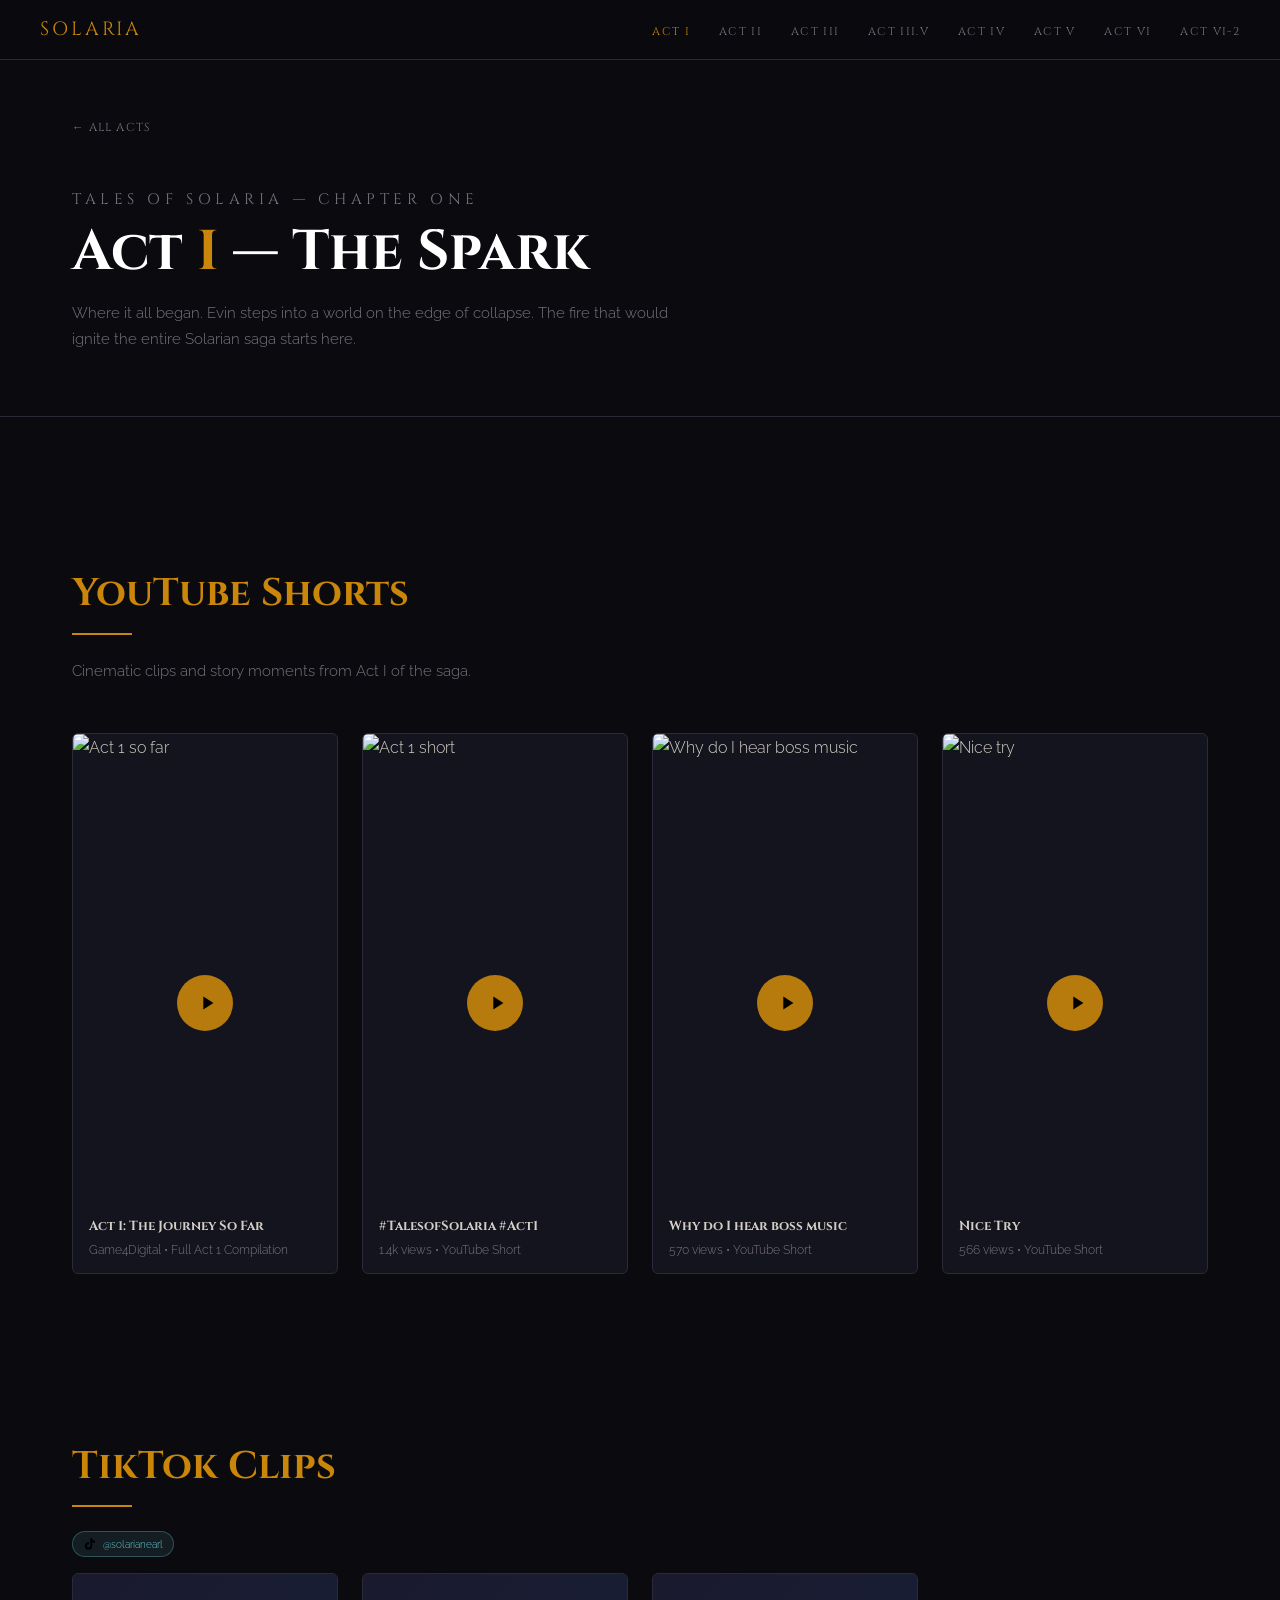
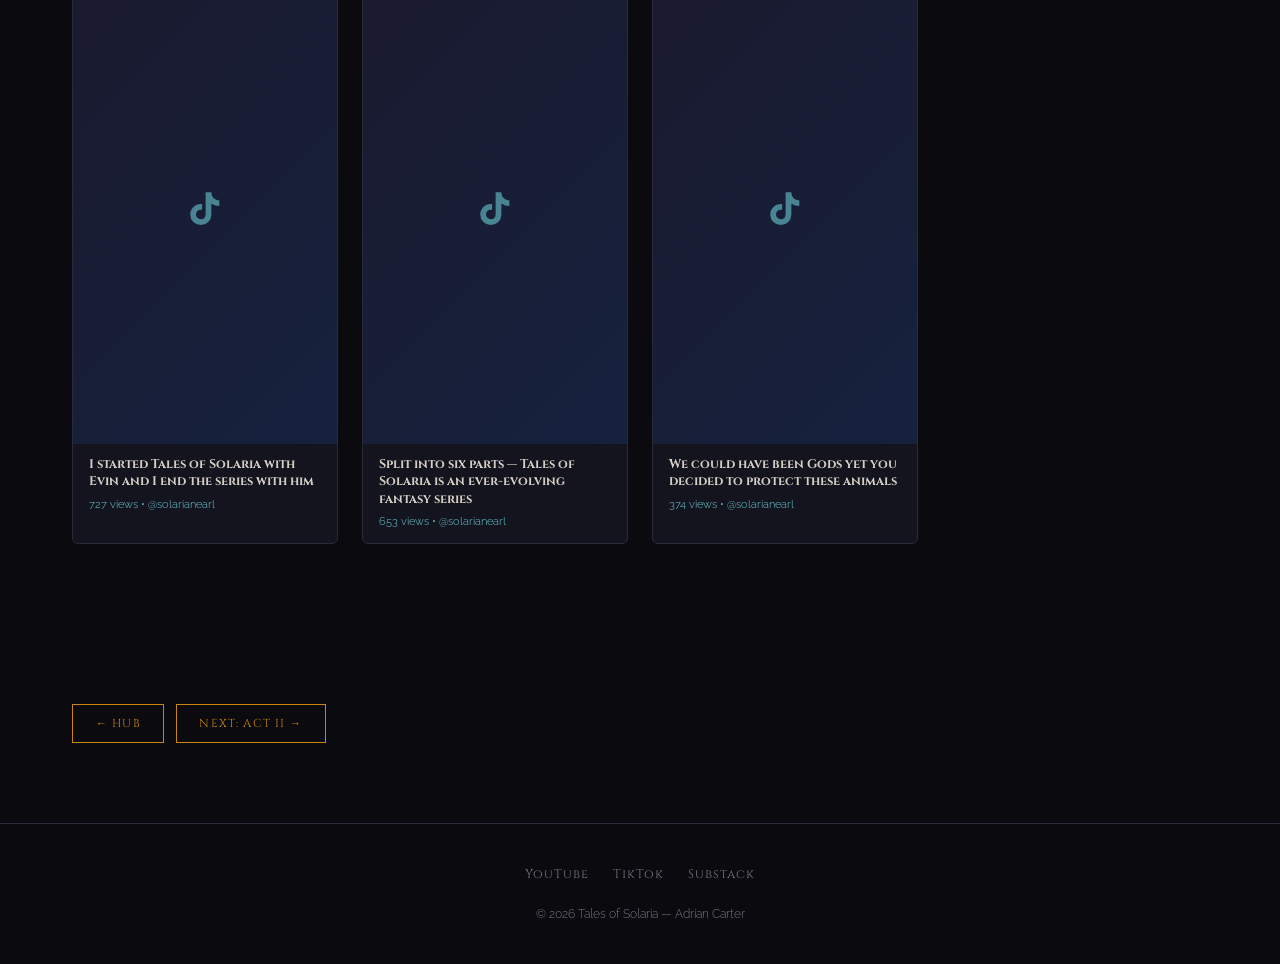
==== act1.html @ 32105286 "Add act1.html - Act I The Spark This file contains the HTML structure for Act I of 'Tales of Solaria" ====
<!DOCTYPE html>
<html lang="en">
<head>
<meta charset="UTF-8"/>
<meta name="viewport" content="width=device-width,initial-scale=1"/>
<meta name="description" content="Act I of Tales of Solaria — The Spark. YouTube Shorts and TikTok clips tagged #act1."/>
<title>Act I — The Spark | Tales of Solaria</title>
<link rel="stylesheet" href="style.css"/>
</head>
<body>
<nav>
  <a class="nav-brand" href="index.html">SOLARIA</a>
  <ul class="nav-links">
    <li><a href="act1.html" class="active">Act I</a></li>
    <li><a href="act2.html">Act II</a></li>
    <li><a href="act3.html">Act III</a></li>
    <li><a href="act3-5.html">Act III.V</a></li>
    <li><a href="act4.html">Act IV</a></li>
    <li><a href="act5.html">Act V</a></li>
    <li><a href="act6.html">Act VI</a></li>
    <li><a href="act6p2.html">Act VI-2</a></li>
  </ul>
</nav>

<div class="act-header">
  <a class="back-link" href="index.html">&larr; All Acts</a>
  <p class="act-tag">Tales of Solaria &mdash; Chapter One</p>
  <h1>Act <span>I</span> &mdash; The Spark</h1>
  <p>Where it all began. Evin steps into a world on the edge of collapse. The fire that would ignite the entire Solarian saga starts here.</p>
</div>
<hr class="divider"/>

<div class="section">
  <h2 class="section-title">YouTube Shorts</h2>
  <div class="section-line"></div>
  <p class="section-desc">Cinematic clips and story moments from Act I of the saga.</p>
  <div class="video-grid">

    <div class="yt-facade" onclick="this.innerHTML='<div class=yt-iframe-wrap><iframe src=https://www.youtube.com/embed/yzHbd7MOpC4?autoplay=1 allow=autoplay allowfullscreen></iframe></div>'">
      <img src="https://i.ytimg.com/vi/yzHbd7MOpC4/hqdefault.jpg" alt="Act 1 so far"/>
      <div class="yt-play"><svg viewBox="0 0 24 24"><path d="M8 5v14l11-7z"/></svg></div>
      <div class="yt-label"><h3>Act 1: The Journey So Far</h3><p>Game4Digital &bull; Full Act 1 Compilation</p></div>
    </div>

    <div class="yt-facade" onclick="this.innerHTML='<div class=yt-iframe-wrap><iframe src=https://www.youtube.com/embed/YvIcKBCsziA?autoplay=1 allow=autoplay allowfullscreen></iframe></div>'">
      <img src="https://i.ytimg.com/vi/YvIcKBCsziA/hqdefault.jpg" alt="Act 1 short"/>
      <div class="yt-play"><svg viewBox="0 0 24 24"><path d="M8 5v14l11-7z"/></svg></div>
      <div class="yt-label"><h3>#TalesofSolaria #Act1</h3><p>1.4k views &bull; YouTube Short</p></div>
    </div>

    <div class="yt-facade" onclick="this.innerHTML='<div class=yt-iframe-wrap><iframe src=https://www.youtube.com/embed/TKjQA3D72sY?autoplay=1 allow=autoplay allowfullscreen></iframe></div>'">
      <img src="https://i.ytimg.com/vi/TKjQA3D72sY/hqdefault.jpg" alt="Why do I hear boss music"/>
      <div class="yt-play"><svg viewBox="0 0 24 24"><path d="M8 5v14l11-7z"/></svg></div>
      <div class="yt-label"><h3>Why do I hear boss music</h3><p>570 views &bull; YouTube Short</p></div>
    </div>

    <div class="yt-facade" onclick="this.innerHTML='<div class=yt-iframe-wrap><iframe src=https://www.youtube.com/embed/qTUU3CFr-ZI?autoplay=1 allow=autoplay allowfullscreen></iframe></div>'">
      <img src="https://i.ytimg.com/vi/qTUU3CFr-ZI/hqdefault.jpg" alt="Nice try"/>
      <div class="yt-play"><svg viewBox="0 0 24 24"><path d="M8 5v14l11-7z"/></svg></div>
      <div class="yt-label"><h3>Nice Try</h3><p>566 views &bull; YouTube Short</p></div>
    </div>

  </div>
</div>

<div class="section">
  <h2 class="section-title">TikTok Clips</h2>
  <div class="section-line"></div>
  <span class="tiktok-badge"><svg viewBox="0 0 24 24" style="width:14px;height:14px;"><path d="M19.59 6.69a4.83 4.83 0 01-3.77-4.25V2h-3.45v13.67a2.89 2.89 0 01-2.88 2.5 2.89 2.89 0 01-2.89-2.89 2.89 2.89 0 012.89-2.89c.28 0 .54.04.79.1V9.01a6.32 6.32 0 00-.79-.05 6.34 6.34 0 00-6.34 6.34 6.34 6.34 0 006.34 6.34 6.34 6.34 0 006.33-6.34V8.69a8.18 8.18 0 004.78 1.52V6.78a4.85 4.85 0 01-1.01-.09z"/></svg> @solarianearl</span>
  <div class="tiktok-grid">

    <a class="tiktok-card" href="https://www.tiktok.com/@solarianearl/video/7576446790996675862" target="_blank">
      <div class="tiktok-placeholder"><svg viewBox="0 0 24 24"><path d="M19.59 6.69a4.83 4.83 0 01-3.77-4.25V2h-3.45v13.67a2.89 2.89 0 01-2.88 2.5 2.89 2.89 0 01-2.89-2.89 2.89 2.89 0 012.89-2.89c.28 0 .54.04.79.1V9.01a6.32 6.32 0 00-.79-.05 6.34 6.34 0 00-6.34 6.34 6.34 6.34 0 006.34 6.34 6.34 6.34 0 006.33-6.34V8.69a8.18 8.18 0 004.78 1.52V6.78a4.85 4.85 0 01-1.01-.09z"/></svg></div>
      <div class="tiktok-info"><h3>I started Tales of Solaria with Evin and I end the series with him</h3><p>727 views &bull; @solarianearl</p></div>
    </a>

    <a class="tiktok-card" href="https://www.tiktok.com/@solarianearl/video/7573733711154318614" target="_blank">
      <div class="tiktok-placeholder"><svg viewBox="0 0 24 24"><path d="M19.59 6.69a4.83 4.83 0 01-3.77-4.25V2h-3.45v13.67a2.89 2.89 0 01-2.88 2.5 2.89 2.89 0 01-2.89-2.89 2.89 2.89 0 012.89-2.89c.28 0 .54.04.79.1V9.01a6.32 6.32 0 00-.79-.05 6.34 6.34 0 00-6.34 6.34 6.34 6.34 0 006.34 6.34 6.34 6.34 0 006.33-6.34V8.69a8.18 8.18 0 004.78 1.52V6.78a4.85 4.85 0 01-1.01-.09z"/></svg></div>
      <div class="tiktok-info"><h3>Split into six parts — Tales of Solaria is an ever-evolving fantasy series</h3><p>653 views &bull; @solarianearl</p></div>
    </a>

    <a class="tiktok-card" href="https://www.tiktok.com/@solarianearl/video/7578262257398811926" target="_blank">
      <div class="tiktok-placeholder"><svg viewBox="0 0 24 24"><path d="M19.59 6.69a4.83 4.83 0 01-3.77-4.25V2h-3.45v13.67a2.89 2.89 0 01-2.88 2.5 2.89 2.89 0 01-2.89-2.89 2.89 2.89 0 012.89-2.89c.28 0 .54.04.79.1V9.01a6.32 6.32 0 00-.79-.05 6.34 6.34 0 00-6.34 6.34 6.34 6.34 0 006.34 6.34 6.34 6.34 0 006.33-6.34V8.69a8.18 8.18 0 004.78 1.52V6.78a4.85 4.85 0 01-1.01-.09z"/></svg></div>
      <div class="tiktok-info"><h3>We could have been Gods yet you decided to protect these animals</h3><p>374 views &bull; @solarianearl</p></div>
    </a>

  </div>
</div>

<div class="section">
  <div style="display:flex;gap:.75rem;flex-wrap:wrap;">
    <a class="act-btn" href="index.html">&larr; Hub</a>
    <a class="act-btn" href="act2.html">Next: Act II &rarr;</a>
  </div>
</div>

<footer>
  <div class="footer-links">
    <a href="https://www.youtube.com/@Game4Digital" target="_blank">YouTube</a>
    <a href="https://www.tiktok.com/@solarianearl" target="_blank">TikTok</a>
    <a href="https://solarianearl.substack.com/" target="_blank">Substack</a>
  </div>
  <p class="footer-copy">&copy; 2026 Tales of Solaria &mdash; Adrian Carter</p>
</footer>
<button class="scroll-top" onclick="window.scrollTo({top:0,behavior:'smooth'})" aria-label="Back to top"><svg viewBox="0 0 24 24"><path d="M12 4l-8 8h5v8h6v-8h5z"/></svg></button>
<script>window.addEventListener('scroll',()=>{document.querySelector('.scroll-top').classList.toggle('visible',window.scrollY>300)});</script>
</body>
</html>
---- style.css ----
@import url('https://fonts.googleapis.com/css2?family=Cinzel:wght@400;600;700&family=Raleway:wght@300;400;500&display=swap');

:root {
  --gold: #c9860a;
  --gold-light: #f0b429;
  --dark-bg: #0a0a0f;
  --panel-bg: #0f0f1a;
  --card-bg: #14141f;
  --border: #2a2a3a;
  --text: #d4cfc4;
  --text-dim: #7a7580;
}

* { margin: 0; padding: 0; box-sizing: border-box; }
html { scroll-behavior: smooth; }
body { background: var(--dark-bg); color: var(--text); font-family: 'Raleway', sans-serif; font-weight: 300; line-height: 1.7; }

nav { position: fixed; top: 0; left: 0; right: 0; z-index: 1000; background: rgba(10,10,15,0.96); border-bottom: 1px solid var(--border); display: flex; align-items: center; justify-content: space-between; padding: 0 2.5rem; height: 60px; }
.nav-brand { font-family: 'Cinzel', serif; font-size: 1.2rem; color: var(--gold); text-decoration: none; letter-spacing: .15em; }
.nav-links { display: flex; gap: 1.8rem; list-style: none; }
.nav-links a { color: var(--text-dim); text-decoration: none; font-family: 'Cinzel', serif; font-size: .7rem; letter-spacing: .12em; text-transform: uppercase; transition: color .2s; }
.nav-links a:hover, .nav-links a.active { color: var(--gold); }

.hero { min-height: 100vh; display: flex; flex-direction: column; align-items: center; justify-content: center; text-align: center; padding: 6rem 2rem 4rem; position: relative; overflow: hidden; }
.hero::before { content: ''; position: absolute; inset: 0; background: radial-gradient(ellipse at 50% 40%, rgba(201,134,10,.07) 0%, transparent 70%); pointer-events: none; }
.hero-eyebrow { font-family: 'Cinzel', serif; font-size: .7rem; letter-spacing: .3em; color: var(--gold); text-transform: uppercase; margin-bottom: 1rem; }
.hero h1 { font-family: 'Cinzel', serif; font-size: clamp(2.5rem,6vw,5rem); font-weight: 700; color: #fff; line-height: 1.1; margin-bottom: .5rem; }
.hero h1 span { color: var(--gold); }
.hero-sub { font-size: 1rem; color: var(--text-dim); max-width: 500px; margin: 1rem auto 2.5rem; }

.act-nav-grid { display: flex; flex-wrap: wrap; gap: .75rem; justify-content: center; margin-top: 1rem; }
.act-btn { display: inline-block; padding: .55rem 1.4rem; border: 1px solid var(--gold); color: var(--gold); font-family: 'Cinzel', serif; font-size: .72rem; letter-spacing: .1em; text-decoration: none; text-transform: uppercase; transition: background .2s, color .2s; }
.act-btn:hover { background: var(--gold); color: #000; }

.section { max-width: 1200px; margin: 0 auto; padding: 5rem 2rem; }
.section-title { font-family: 'Cinzel', serif; font-size: clamp(1.6rem,3vw,2.4rem); color: var(--gold); margin-bottom: .4rem; }
.section-line { width: 60px; height: 2px; background: var(--gold); margin-bottom: 1.5rem; }
.section-desc { color: var(--text-dim); max-width: 650px; margin-bottom: 3rem; font-size: .95rem; }

.video-grid { display: grid; grid-template-columns: repeat(auto-fill, minmax(260px,1fr)); gap: 1.5rem; }

.yt-facade { position: relative; cursor: pointer; background: var(--card-bg); border: 1px solid var(--border); border-radius: 6px; overflow: hidden; transition: border-color .2s, transform .2s; }
.yt-facade:hover { border-color: var(--gold); transform: translateY(-3px); }
.yt-facade img { width: 100%; display: block; aspect-ratio: 9/16; object-fit: cover; }
.yt-facade.landscape img { aspect-ratio: 16/9; }
.yt-play { position: absolute; top: 50%; left: 50%; transform: translate(-50%,-50%); width: 56px; height: 56px; background: rgba(201,134,10,.9); border-radius: 50%; display: flex; align-items: center; justify-content: center; transition: background .2s; }
.yt-facade:hover .yt-play { background: var(--gold-light); }
.yt-play svg { width: 22px; height: 22px; fill: #000; margin-left: 3px; }
.yt-label { padding: .75rem 1rem; }
.yt-label h3 { font-family: 'Cinzel', serif; font-size: .82rem; color: var(--text); margin-bottom: .2rem; }
.yt-label p { font-size: .73rem; color: var(--text-dim); }

.yt-iframe-wrap { position: relative; padding-top: 177.78%; background: #000; }
.yt-iframe-wrap.landscape { padding-top: 56.25%; }
.yt-iframe-wrap iframe { position: absolute; inset: 0; width: 100%; height: 100%; border: none; }

.tiktok-grid { display: grid; grid-template-columns: repeat(auto-fill, minmax(240px,1fr)); gap: 1.5rem; }
.tiktok-card { background: var(--card-bg); border: 1px solid var(--border); border-radius: 6px; overflow: hidden; transition: border-color .2s, transform .2s; text-decoration: none; display: block; }
.tiktok-card:hover { border-color: #69c9d0; transform: translateY(-3px); }
.tiktok-placeholder { width: 100%; aspect-ratio: 9/16; background: linear-gradient(135deg,#1a1a2e 0%,#16213e 100%); display: flex; align-items: center; justify-content: center; }
.tiktok-placeholder svg { width: 40px; height: 40px; fill: #69c9d0; opacity: .6; }
.tiktok-info { padding: .75rem 1rem; }
.tiktok-info h3 { font-family: 'Cinzel', serif; font-size: .78rem; color: var(--text); margin-bottom: .25rem; line-height: 1.4; }
.tiktok-info p { font-size: .7rem; color: #69c9d0; }
.tiktok-badge { display: inline-flex; align-items: center; gap: .4rem; background: rgba(105,201,208,.1); border: 1px solid rgba(105,201,208,.3); padding: .2rem .6rem; border-radius: 20px; font-size: .65rem; color: #69c9d0; margin-bottom: 1rem; }

.gallery-grid { display: grid; grid-template-columns: repeat(auto-fill, minmax(260px,1fr)); gap: 1rem; }
.gallery-img { width: 100%; border-radius: 4px; border: 1px solid var(--border); aspect-ratio: 16/9; object-fit: cover; transition: transform .2s, border-color .2s; display: block; }
.gallery-img:hover { transform: scale(1.02); border-color: var(--gold); }

.back-link { display: inline-flex; align-items: center; gap: .5rem; color: var(--text-dim); text-decoration: none; font-family: 'Cinzel', serif; font-size: .72rem; letter-spacing: .1em; text-transform: uppercase; margin-bottom: 3rem; border-bottom: 1px solid transparent; transition: color .2s, border-color .2s; }
.back-link:hover { color: var(--gold); border-color: var(--gold); }

.act-header { padding: 7rem 2rem 3rem; max-width: 1200px; margin: 0 auto; }
.act-tag { font-family: 'Cinzel', serif; font-size: .65rem; letter-spacing: .3em; color: var(--gold); text-transform: uppercase; margin-bottom: .5rem; }
.act-header h1 { font-family: 'Cinzel', serif; font-size: clamp(2rem,5vw,3.5rem); color: #fff; line-height: 1.15; margin-bottom: 1rem; }
.act-header h1 span { color: var(--gold); }
.act-header p { color: var(--text-dim); max-width: 600px; font-size: .95rem; }

.divider { border: none; border-top: 1px solid var(--border); margin: 1rem 0 4rem; }

footer { border-top: 1px solid var(--border); padding: 2.5rem 2rem; text-align: center; }
.footer-links { display: flex; justify-content: center; gap: 1.5rem; margin-bottom: 1.2rem; flex-wrap: wrap; }
.footer-links a { color: var(--text-dim); text-decoration: none; font-size: .78rem; font-family: 'Cinzel', serif; letter-spacing: .08em; transition: color .2s; }
.footer-links a:hover { color: var(--gold); }
.footer-copy { font-size: .72rem; color: var(--text-dim); }

.scroll-top { position: fixed; bottom: 2rem; right: 2rem; width: 42px; height: 42px; background: var(--gold); color: #000; border: none; border-radius: 50%; cursor: pointer; display: flex; align-items: center; justify-content: center; opacity: 0; pointer-events: none; transition: opacity .3s; z-index: 999; }
.scroll-top.visible { opacity: 1; pointer-events: all; }

@media(max-width:768px) { .nav-links { display: none; } .video-grid, .tiktok-grid, .gallery-grid { grid-template-columns: 1fr 1fr; } }
@media(max-width:480px) { .video-grid, .tiktok-grid, .gallery-grid { grid-template-columns: 1fr; } }
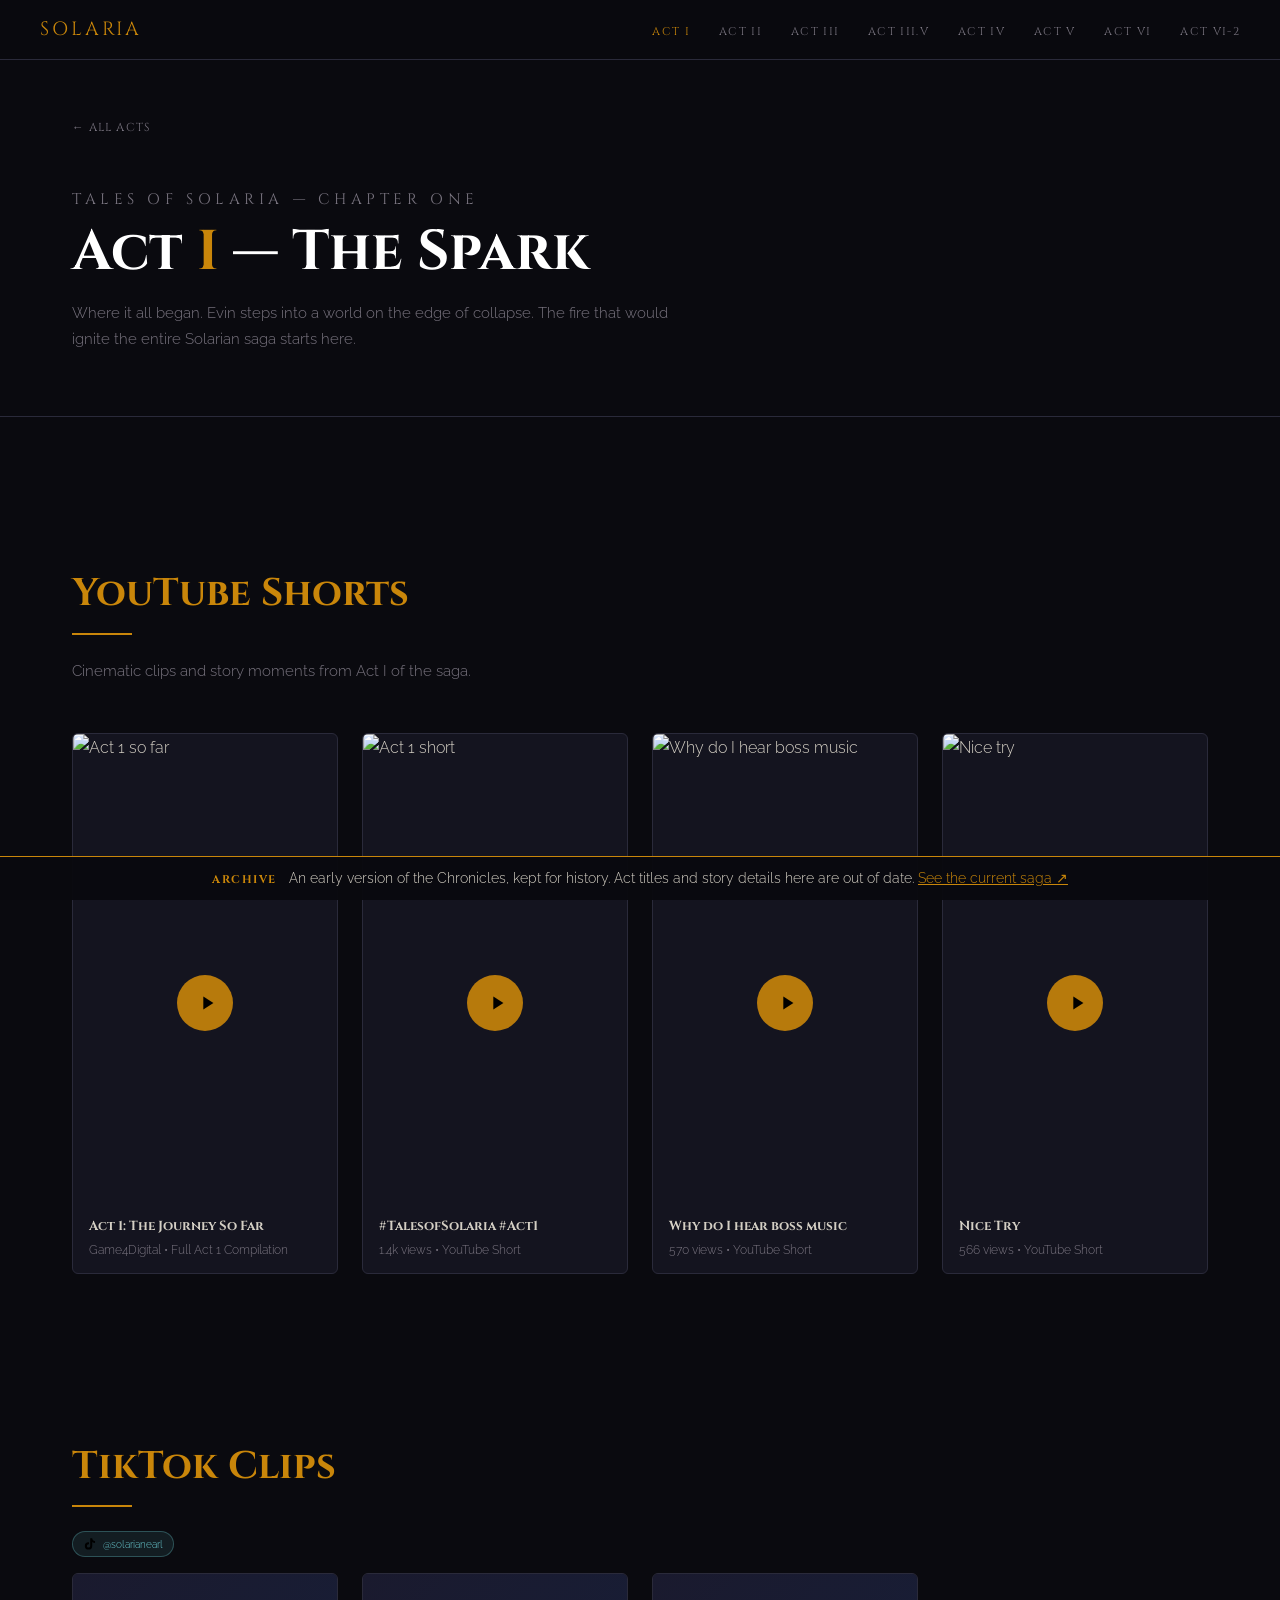
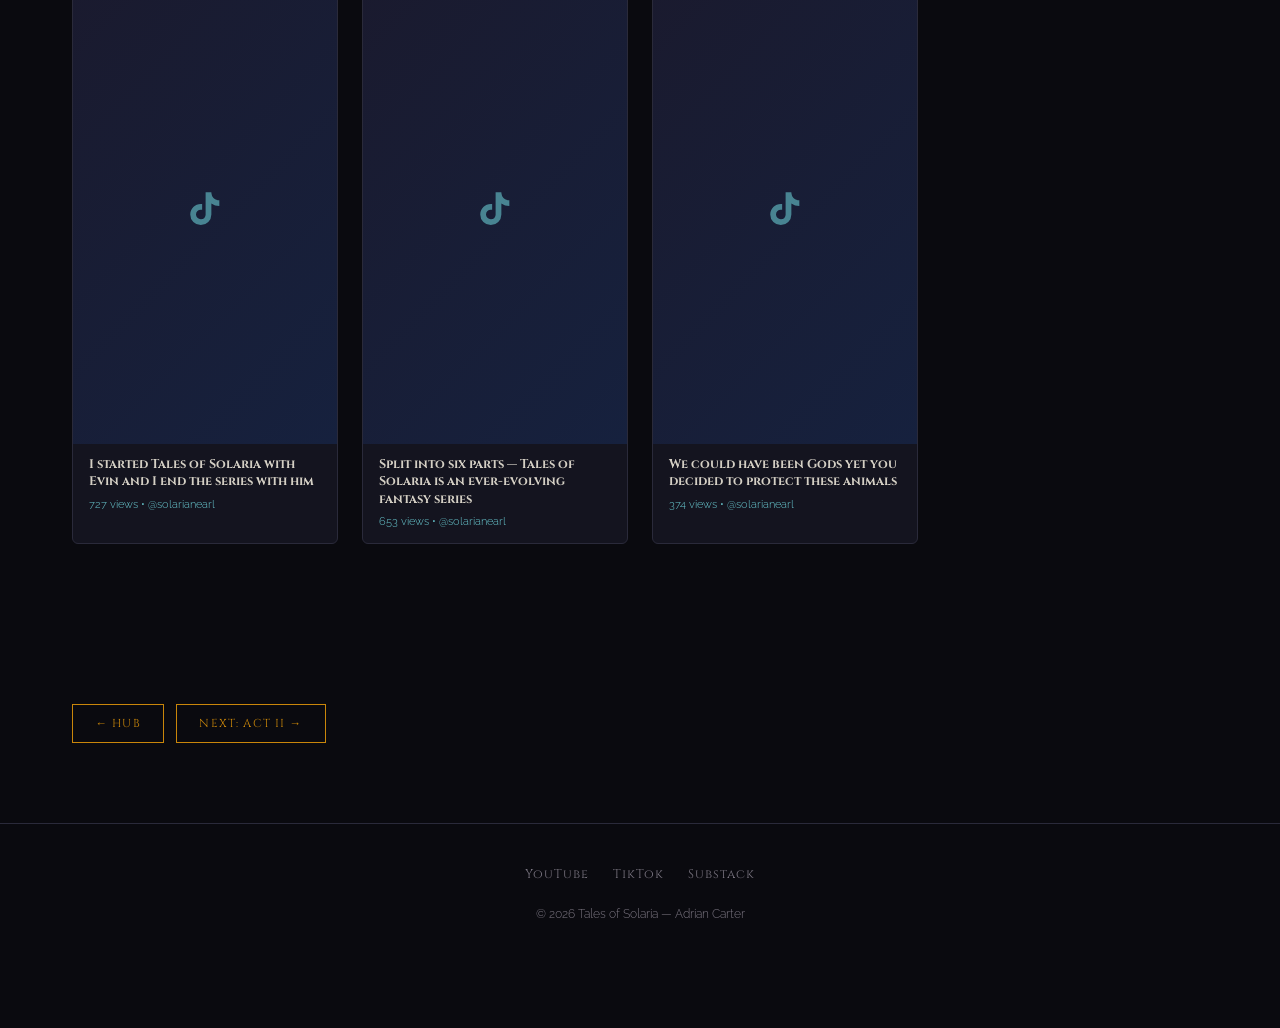
==== commit cbab8f08: "Mark the old Chronicles as an archive Co-Authored-By: Claude Opus 5.5 <noreply@anthropic.com> Claude" ====
--- a/act1.html
+++ b/act1.html
@@ -6,8 +6,11 @@
 <meta name="description" content="Act I of Tales of Solaria — The Spark. YouTube Shorts and TikTok clips tagged #act1."/>
 <title>Act I — The Spark | Tales of Solaria</title>
 <link rel="stylesheet" href="style.css"/>
+<meta name="robots" content="noindex">
 </head>
 <body>
+<div class="archive-note" role="note"><b>Archive</b> An early version of the Chronicles, kept for history. Act titles and story details here are out of date. <a href="https://talesofsolaria.co.uk/">See the current saga &#8599;</a></div>
+
 <nav>
   <a class="nav-brand" href="index.html">SOLARIA</a>
   <ul class="nav-links">
--- a/style.css
+++ b/style.css
@@ -90,3 +90,9 @@
 
 @media(max-width:768px) { .nav-links { display: none; } .video-grid, .tiktok-grid, .gallery-grid { grid-template-columns: 1fr 1fr; } }
 @media(max-width:480px) { .video-grid, .tiktok-grid, .gallery-grid { grid-template-columns: 1fr; } }
+
+/* Archive notice */
+body { padding-bottom: 64px; }
+.archive-note { position: fixed; left: 0; right: 0; bottom: 0; z-index: 1001; background: rgba(10,10,15,0.97); border-top: 1px solid var(--gold); color: var(--text); font-size: .85rem; line-height: 1.5; text-align: center; padding: .7rem 1rem calc(.7rem + env(safe-area-inset-bottom, 0px)); }
+.archive-note b { font-family: 'Cinzel', serif; color: var(--gold); letter-spacing: .14em; text-transform: uppercase; font-size: .7rem; margin-right: .5rem; }
+.archive-note a { color: var(--gold); white-space: nowrap; }
